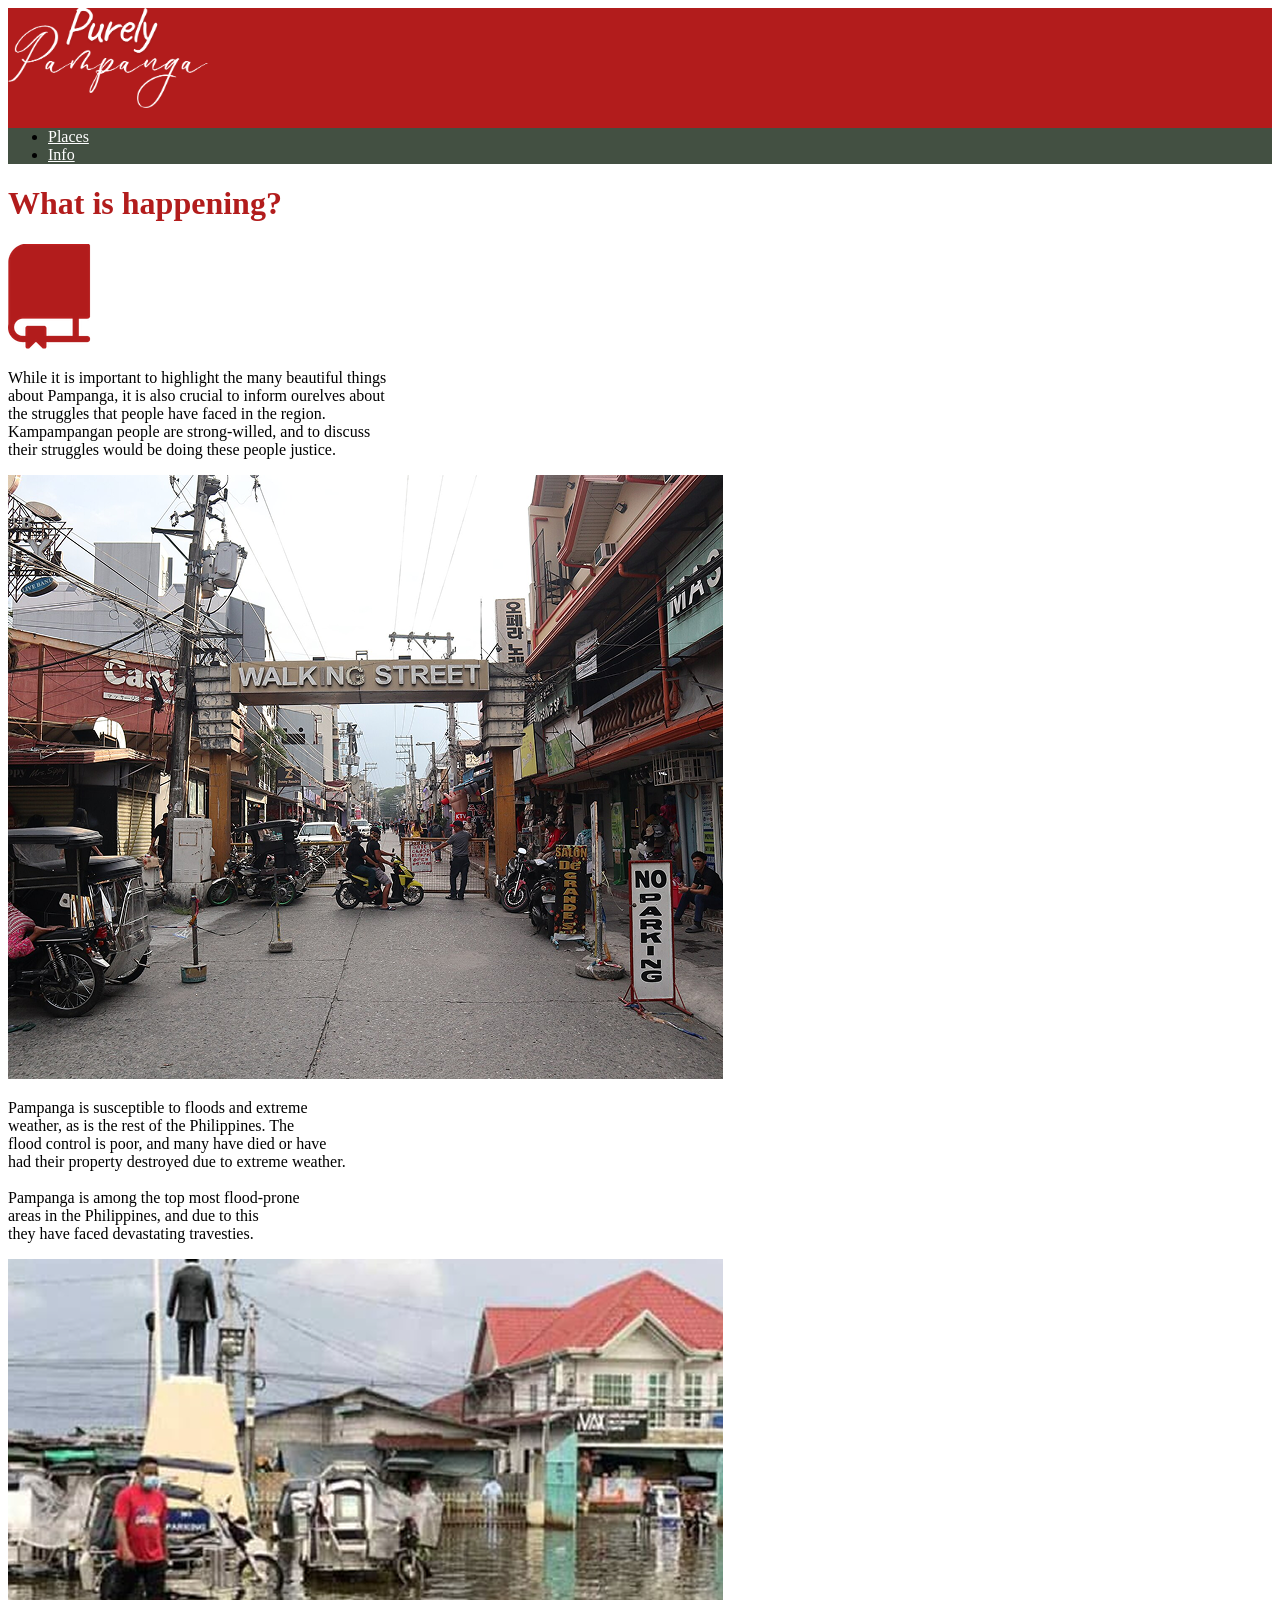
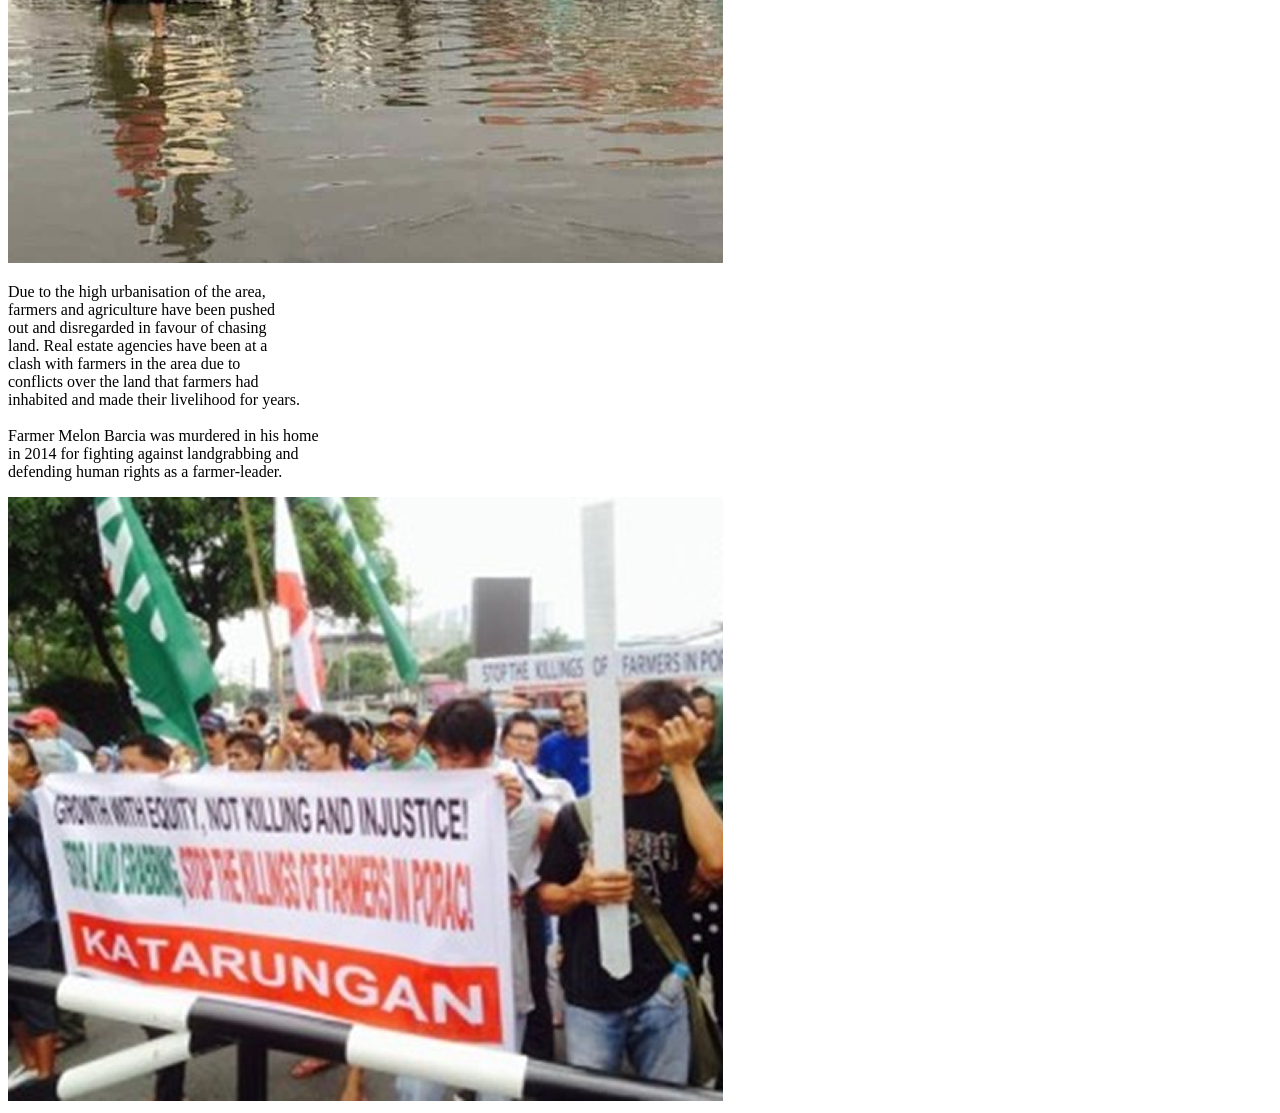
==== Assessment/info.html @ e7dace6a "Add files via upload Finished sprint 1, progress on sprint 2 Added styling, coloured text and image" ====
<!DOCTYPE html>
<html lang="en">
<link rel="stylesheet" href="main.css">
<head>
    <meta charset="UTF-8">
    <meta name="viewport" content="width=device-width, initial-scale=1.0">
    <title>Purely Pampanga</title>
    <link rel="icon" href="images/icon.png">
    <section class="navbar">
        <a id="logo" href="landing.html"  ><img src="images/logo.png" id="icon"></a>
        <div class="navjumps">
            <ul id="navlink">
                <li><a href="places.html" class="white">Places </a></li>
                <!-- <li><a href="people.html">Kampampangans</a></li> -->
                <li><a href="info.html" class="white">Info</a></li>
                <!-- <li><a href="language.html">Language</a></li>-->
            </ul>
        </div>
    </section>
</head>
<body>
    <div>
        <h1>What is happening?</h1> <img src="images/book_icon.png" alt="">
        <p>While it is important to highlight the many beautiful things</br>
            about Pampanga, it is also crucial to inform ourelves about</br>
            the struggles that people have faced in the region.</br>
            Kampampangan people are strong-willed, and to discuss</br>
            their struggles would be doing these people justice.</p>
        <img src="images/img_info_street.png" alt="" >
    </div>
    <div>
        <p>Pampanga is susceptible to floods and extreme</br>
            weather, as is the rest of the Philippines. The</br>
            flood control is poor, and many have died or have</br>
            had their property destroyed due to extreme weather.</br>
            </br>
            Pampanga is among the top most flood-prone</br>
            areas in the Philippines, and due to this</br>
            they have faced devastating travesties.</p>
        <img src="images/img_info_flood.png" alt="" >
    </div>
    <div>
        <p>Due to the high urbanisation of the area,</br>
            farmers and agriculture have been pushed</br>
            out and disregarded in favour of chasing</br>
            land. Real estate agencies have been at a</br>
            clash with farmers in the area due to</br>
            conflicts over the land that farmers had</br>
            inhabited and made their livelihood for years.</br>
            </br>
            Farmer Melon Barcia was murdered in his home</br>
            in 2014 for fighting against landgrabbing and</br>
            defending human rights as a farmer-leader.</p>
        <img src="images/img_info_protest.png" alt="" >
    </div>
</body>
</html>
---- Assessment/main.css ----
body {
    background-color: #fff;
}

h1 {
    color: #B21C1C;
}
.navbar {
    background-color: #B21C1C;
}
.navjumps {
    background-color: #435042;
}
#icon {
    width: 200px ;
}
.landing-grid {
    display: inline-block;
}

.white {
    color: #fff;
}

.church-section {
    background-image: url("images/img_places_church.png");
    color: #fff;
}

.mansion-section {
    background-image: url("images/img_places_mansion.png");
    color: #fff;
}

.gorge-section {
    background-image: url("images/img_places_mountain.png");
    color: #fff;
}
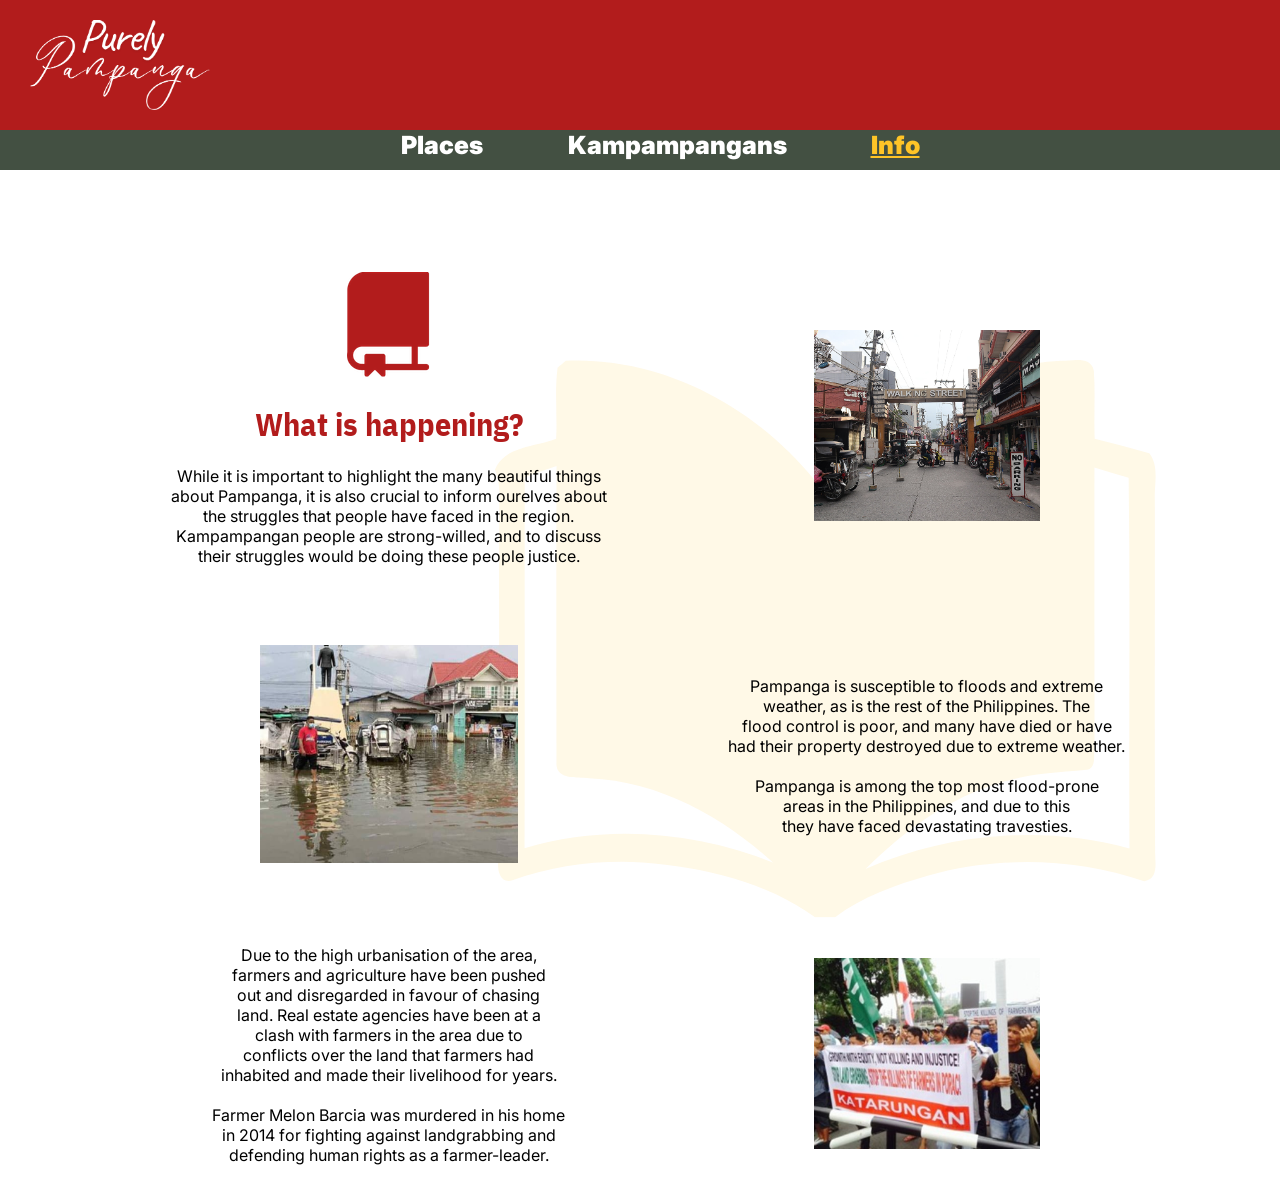
==== commit ea378562: "Add files via upload Sprint 3 - near completion  fixed styling/layout, grid on main page and info " ====
--- a/Assessment/info.html
+++ b/Assessment/info.html
@@ -7,40 +7,39 @@
     <title>Purely Pampanga</title>
     <link rel="icon" href="images/icon.png">
     <section class="navbar">
-        <a id="logo" href="landing.html"  ><img src="images/logo.png" id="icon"></a>
+        <div class="titlebar">
+             <a id="logo" href="index.html"  ><img src="images/logo.png" id="icon"></a>
+        </div>
         <div class="navjumps">
-            <ul id="navlink">
+            <ul class="navlink">
                 <li><a href="places.html" class="white">Places </a></li>
-                <!-- <li><a href="people.html">Kampampangans</a></li> -->
-                <li><a href="info.html" class="white">Info</a></li>
-                <!-- <li><a href="language.html">Language</a></li>-->
+                <li><a href="people.html" class="white">Kampampangans</a></li>
+                <li><a href="info.html" class="highlighted">Info</a></li>
             </ul>
         </div>
     </section>
 </head>
-<body>
-    <div>
-        <h1>What is happening?</h1> <img src="images/book_icon.png" alt="">
+<body id="info">
+    <div class="grid-info">
+        <div class="info-text"><img id="book-icon" src="images/book_icon.png" alt=""><h1>What is happening?</h1>
         <p>While it is important to highlight the many beautiful things</br>
             about Pampanga, it is also crucial to inform ourelves about</br>
             the struggles that people have faced in the region.</br>
             Kampampangan people are strong-willed, and to discuss</br>
-            their struggles would be doing these people justice.</p>
-        <img src="images/img_info_street.png" alt="" >
-    </div>
-    <div>
-        <p>Pampanga is susceptible to floods and extreme</br>
+            their struggles would be doing these people justice.</p> </div>
+        <div><img class="info-image" src="images/img_info_street.png" alt="" ></div>
+
+        <div class="info-text"><img class="info-image" src="images/img_info_flood.png" alt="" ></div>
+        <div><p>Pampanga is susceptible to floods and extreme</br>
             weather, as is the rest of the Philippines. The</br>
             flood control is poor, and many have died or have</br>
             had their property destroyed due to extreme weather.</br>
             </br>
             Pampanga is among the top most flood-prone</br>
             areas in the Philippines, and due to this</br>
-            they have faced devastating travesties.</p>
-        <img src="images/img_info_flood.png" alt="" >
-    </div>
-    <div>
-        <p>Due to the high urbanisation of the area,</br>
+            they have faced devastating travesties.</p></div>
+
+            <div class="info-text"><p>Due to the high urbanisation of the area,</br>
             farmers and agriculture have been pushed</br>
             out and disregarded in favour of chasing</br>
             land. Real estate agencies have been at a</br>
@@ -50,8 +49,8 @@
             </br>
             Farmer Melon Barcia was murdered in his home</br>
             in 2014 for fighting against landgrabbing and</br>
-            defending human rights as a farmer-leader.</p>
-        <img src="images/img_info_protest.png" alt="" >
+            defending human rights as a farmer-leader.</p></div>
+        <div><img class="info-image" src="images/img_info_protest.png" alt="" ></div>
     </div>
 </body>
 </html>
--- a/Assessment/main.css
+++ b/Assessment/main.css
@@ -1,38 +1,247 @@
-body {
-    background-color: #fff;
-}
-
-h1 {
+@import url('https://fonts.googleapis.com/css?family=Inter');
+@import url('https://fonts.googleapis.com/css?family=IBM+Plex+Sans+Condensed');
+
+html, body {
+    margin: 0; padding: 0;
+}
+
+body#landing {
+    background-color: #fff;
+    background-image: url(images/BGsun.png);
+    background-repeat: no-repeat;
+    background-position: 120% 50%;
+}
+
+img {
+    -webkit-user-drag: none;
+    -khtml-user-drag: none;
+    -moz-user-drag: none;
+    -o-user-drag: none;
+    /* user-drag: none; */
+}
+
+img.landing-icon {
+    width: 25%;
+    /*padding-left: 20%*/
+}
+
+h1, h3 {
+    font-family: 'IBM Plex Sans Condensed';
     color: #B21C1C;
-}
-.navbar {
+    font-weight: 2000;
+    text-align: center;
+}
+
+p {
+    font-family: 'Inter';
+    text-align: center;
+}
+
+section.navbar {
     background-color: #B21C1C;
 }
-.navjumps {
+
+div.navjumps {
     background-color: #435042;
-}
-#icon {
-    width: 200px ;
-}
-.landing-grid {
-    display: inline-block;
+    height: 40px;
+    text-align: center;
+    padding: 0;
+    
+
+}
+
+ul.navlink li { 
+    display: inline;
+    font-size: 25px;
+    font-family: 'Inter';
+    padding: 16px 40px;
+}
+
+div.titlebar {
+    display: block;
+}
+
+img#icon {
+    width: 180px ;
+    margin: 20px 0px 0px 30px;
 }
 
 .white {
     color: #fff;
-}
-
-.church-section {
+    font-weight: 1000;
+    text-decoration: none;
+}
+
+.highlighted {
+    color: #FFC427;
+    font-weight: 1000;
+}
+
+body#places {
+    background-color: #fff;
+    background-image: url(images/BGcity.png);
+    background-repeat: no-repeat;
+    background-position: 50% 5%;
+    background-size: 700;
+}
+
+section#place-list {
+    color: white;
+    /* position: absolute; */
+}
+
+img#store-icon {
+    /*padding: 3% 0% 0% 40%;*/
+    width: 70px;
+    margin: 0;
+    position: relative;
+    display: inline;
+}
+
+h1#places-title {
+    display: inline;
+    margin: 2% 0 0 0;
+    padding: 0 0 0 0;
+    position: relative;
+}
+
+div#places-text {
+    text-align: center;
+    margin: 3% 0;
+}
+
+section.location-section {
+    padding: 30px;
+    height: 800px;
+    color: #fff;
+}
+
+section.location-section h2 {
+    font-family: 'IBM Plex Sans Condensed';
+    /* padding: 100px 0px 0px 100px; */
+    padding: 6% 0px 0px 6%;
+    line-height: 100px;
+    font-size: 70px;
+}
+
+section.location-section p {
+    font-family: 'Inter';
+    font-size: 20px;
+    text-align: left;
+    padding-left: 200px;
+
+}
+
+section#church {
     background-image: url("images/img_places_church.png");
-    color: #fff;
-}
-
-.mansion-section {
+    background-size: cover;
+}
+
+section#mansion {
     background-image: url("images/img_places_mansion.png");
-    color: #fff;
-}
-
-.gorge-section {
+    background-size: cover;
+}
+
+section#gorge {
     background-image: url("images/img_places_mountain.png");
-    color: #fff;
+    background-size: cover;
+}
+
+.landing-grid {
+    display: grid;
+    text-align: center; 
+    gap: 2%;
+    grid-template-columns: 300px 300px 300px;
+    /*margin: auto;*/
+}
+div#test {
+    display: flex;
+  justify-content: center;
+  align-items: center;
+  text-align: center;
+}
+/*div.landing-grid ul li {
+    display: inline-block;
+    width: 300px;
+    height: 400px;
+    background-color: #FFFCED;
+    border-style: solid;
+    border-color: #B4B09D;
+    border-width: medium;
+}*/
+
+div.landing-grid div {
+    display: inline-block;
+    width: 300px;
+    height: 400px;
+    background-color: #FFFCED;
+    border-style: solid;
+    border-color: #B4B09D;
+    border-width: medium;
+    text-align: center;
+}
+
+a.button {
+    text-align: center;
+    background-color: #B21C1C;
+    color: white;
+    padding: 20px 34px;
+    text-decoration: none;
+    display: inline-block;
+    font-size: 20px;
+    margin: 4px 2px;
+    cursor: pointer;
+    }
+
+body#info {
+    background-color: #fff;
+    background-image: url(images/BGbook.png);
+    background-repeat: no-repeat;
+    background-position: 80% 60%;
+    background-size: 700;
+}
+
+p  {
+    font-family: 'Inter'
+}
+/*div.info-text {
+    display: inline;
+} */
+
+.grid-info {
+    display: grid;
+    grid-template-columns: auto auto;
+    padding: 8%;
+    align-items: center;
+    row-gap: 8%
+}
+
+img.info-image {
+    width: 45%;
+    height: 100%;
+    padding: 0;
+}
+
+.grid-info div {
+    text-align: center;
+}
+
+body#people {
+    background-color: #fff;
+    background-image: url(images/BGbanner.png);
+    background-size: 120%;
+    background-repeat: no-repeat;
+    background-position: 80% 2%;
+    background-size: 700;
+}
+
+.grid-people {
+    display: grid;
+    grid-template-columns: auto auto;
+    padding: 8%;
+    align-items: center;
+}
+
+img.festival-image {
+    width: 80%
 }
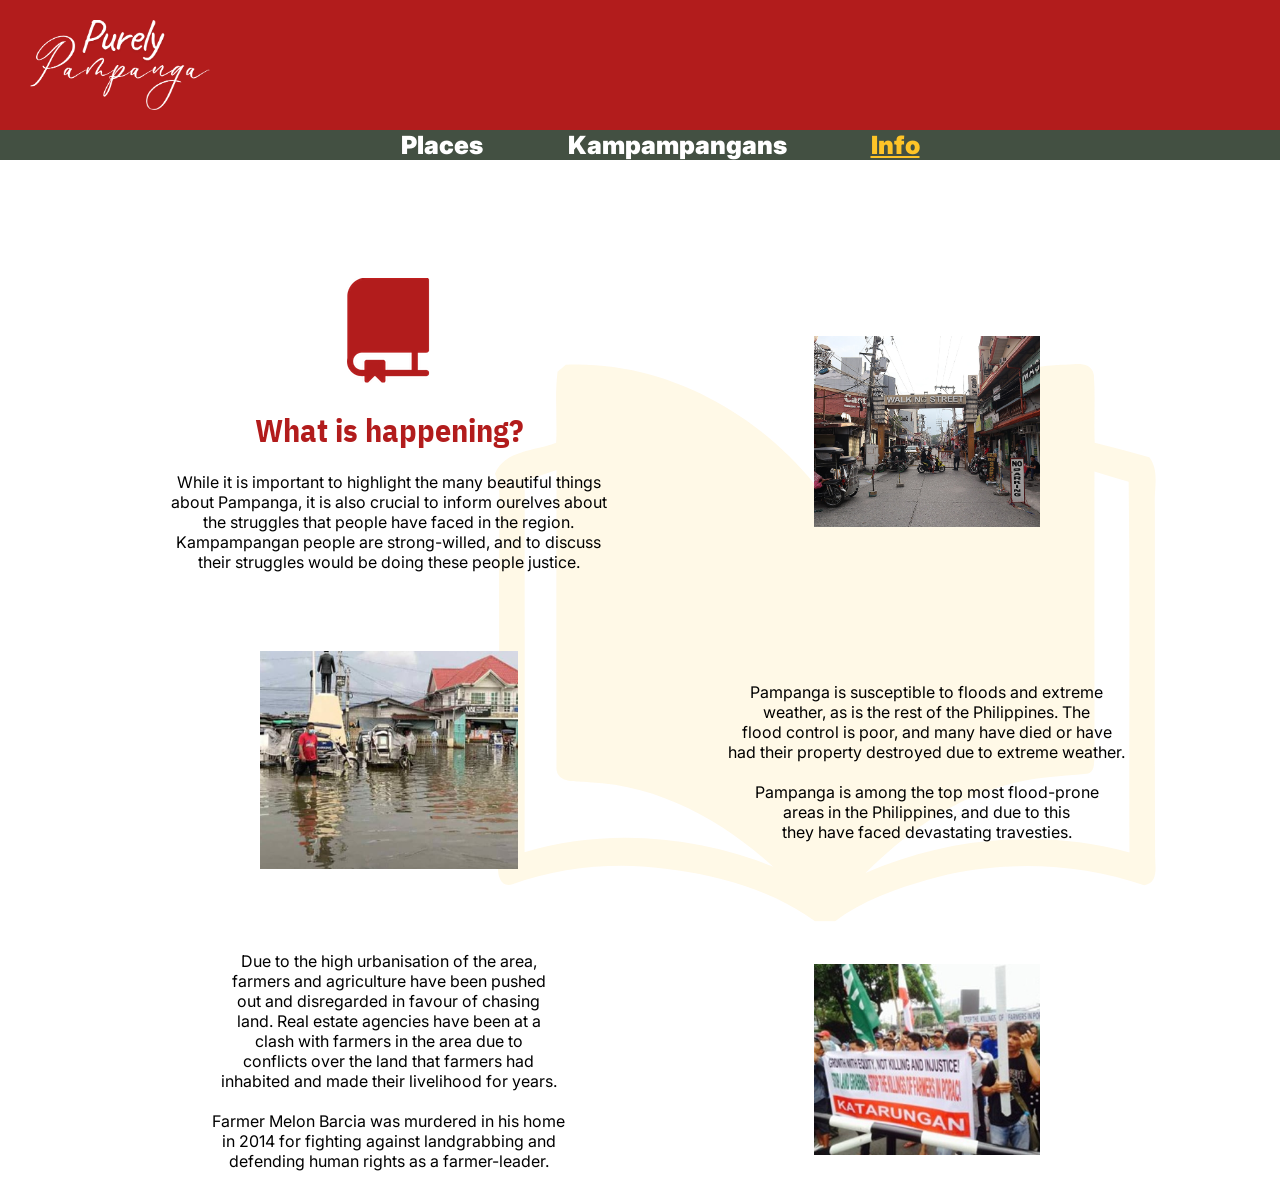
==== commit caad9620: "Add files via upload Added comments" ====
--- a/Assessment/info.html
+++ b/Assessment/info.html
@@ -1,6 +1,7 @@
 <!DOCTYPE html>
 <html lang="en">
 <link rel="stylesheet" href="main.css">
+
 <head>
     <meta charset="UTF-8">
     <meta name="viewport" content="width=device-width, initial-scale=1.0">
@@ -8,28 +9,48 @@
     <link rel="icon" href="images/icon.png">
     <section class="navbar">
         <div class="titlebar">
-             <a id="logo" href="index.html"  ><img src="images/logo.png" id="icon"></a>
+            <a id="logo" href="index.html"><img src="images/logo.png"
+                id="icon" alt=""></a>
         </div>
+
+        <!-- Navigation bar -->
         <div class="navjumps">
             <ul class="navlink">
-                <li><a href="places.html" class="white">Places </a></li>
-                <li><a href="people.html" class="white">Kampampangans</a></li>
-                <li><a href="info.html" class="highlighted">Info</a></li>
+                <li><a href="places.html" class="white">
+                    Places </a></li>
+                <li><a href="people.html" class="white">
+                    Kampampangans</a></li>
+                <li><a href="info.html" class="highlighted">
+                    Info</a></li>
             </ul>
         </div>
     </section>
 </head>
+
+<!-- Main body -->
 <body id="info">
     <div class="grid-info">
-        <div class="info-text"><img id="book-icon" src="images/book_icon.png" alt=""><h1>What is happening?</h1>
+
+        <!-- Introductory paragraph -->
+        <div class="info-text"><img id="book-icon" src="images/book_icon.png"
+             alt=""><h1>What is happening?</h1>
         <p>While it is important to highlight the many beautiful things</br>
             about Pampanga, it is also crucial to inform ourelves about</br>
             the struggles that people have faced in the region.</br>
             Kampampangan people are strong-willed, and to discuss</br>
             their struggles would be doing these people justice.</p> </div>
-        <div><img class="info-image" src="images/img_info_street.png" alt="" ></div>
-
-        <div class="info-text"><img class="info-image" src="images/img_info_flood.png" alt="" ></div>
+        <div><img class="info-image" src="images/img_info_street.png"
+            alt="A photograph of Walking Street, a pedestrian-only street
+            that is famous for it's night life, highlighting how Pampanga
+            also have a taboo and dirty side that contributes to a less ideal
+            reputation. There are loose telephone wires and motorcycles, the
+            cables are a looming hazard for the pedestrians." ></div>
+        
+            <!-- Section on floods in Pampanga -->
+        <div class="info-text"><img class="info-image"
+            src="images/img_info_flood.png" alt="A photograph of a flood
+            devastating a town in Pampanga, the water reaches up to the mid
+            calves of a man in the middle of the photo." ></div>
         <div><p>Pampanga is susceptible to floods and extreme</br>
             weather, as is the rest of the Philippines. The</br>
             flood control is poor, and many have died or have</br>
@@ -38,8 +59,10 @@
             Pampanga is among the top most flood-prone</br>
             areas in the Philippines, and due to this</br>
             they have faced devastating travesties.</p></div>
-
-            <div class="info-text"><p>Due to the high urbanisation of the area,</br>
+            
+            <!-- Section on farmer rights in Pampanga -->
+            <div class="info-text">
+            <p>Due to the high urbanisation of the area,</br>
             farmers and agriculture have been pushed</br>
             out and disregarded in favour of chasing</br>
             land. Real estate agencies have been at a</br>
@@ -50,7 +73,10 @@
             Farmer Melon Barcia was murdered in his home</br>
             in 2014 for fighting against landgrabbing and</br>
             defending human rights as a farmer-leader.</p></div>
-        <div><img class="info-image" src="images/img_info_protest.png" alt="" ></div>
+        <div><img class="info-image" src="images/img_info_protest.png" alt="A
+            photograph of dozens of farmers protesting together. Their signs
+            call for equity and collaboration with the government, instead of
+            killing and injustice." ></div>
     </div>
 </body>
 </html>
--- a/Assessment/main.css
+++ b/Assessment/main.css
@@ -1,15 +1,9 @@
 @import url('https://fonts.googleapis.com/css?family=Inter');
 @import url('https://fonts.googleapis.com/css?family=IBM+Plex+Sans+Condensed');
 
+/* Universal */ 
 html, body {
     margin: 0; padding: 0;
-}
-
-body#landing {
-    background-color: #fff;
-    background-image: url(images/BGsun.png);
-    background-repeat: no-repeat;
-    background-position: 120% 50%;
 }
 
 img {
@@ -17,12 +11,7 @@
     -khtml-user-drag: none;
     -moz-user-drag: none;
     -o-user-drag: none;
-    /* user-drag: none; */
-}
-
-img.landing-icon {
-    width: 25%;
-    /*padding-left: 20%*/
+    user-drag: none;
 }
 
 h1, h3 {
@@ -37,152 +26,51 @@
     text-align: center;
 }
 
-section.navbar {
-    background-color: #B21C1C;
-}
-
-div.navjumps {
-    background-color: #435042;
-    height: 40px;
-    text-align: center;
-    padding: 0;
-    
-
-}
-
-ul.navlink li { 
-    display: inline;
-    font-size: 25px;
-    font-family: 'Inter';
-    padding: 16px 40px;
-}
-
-div.titlebar {
-    display: block;
-}
-
-img#icon {
-    width: 180px ;
-    margin: 20px 0px 0px 30px;
-}
-
-.white {
-    color: #fff;
-    font-weight: 1000;
-    text-decoration: none;
-}
-
-.highlighted {
-    color: #FFC427;
-    font-weight: 1000;
-}
-
-body#places {
-    background-color: #fff;
-    background-image: url(images/BGcity.png);
-    background-repeat: no-repeat;
-    background-position: 50% 5%;
-    background-size: 700;
-}
-
-section#place-list {
-    color: white;
-    /* position: absolute; */
-}
-
-img#store-icon {
-    /*padding: 3% 0% 0% 40%;*/
-    width: 70px;
-    margin: 0;
-    position: relative;
-    display: inline;
-}
-
-h1#places-title {
-    display: inline;
-    margin: 2% 0 0 0;
-    padding: 0 0 0 0;
-    position: relative;
-}
-
-div#places-text {
-    text-align: center;
-    margin: 3% 0;
-}
-
-section.location-section {
-    padding: 30px;
-    height: 800px;
-    color: #fff;
-}
-
-section.location-section h2 {
-    font-family: 'IBM Plex Sans Condensed';
-    /* padding: 100px 0px 0px 100px; */
-    padding: 6% 0px 0px 6%;
-    line-height: 100px;
-    font-size: 70px;
-}
-
-section.location-section p {
-    font-family: 'Inter';
-    font-size: 20px;
-    text-align: left;
-    padding-left: 200px;
-
-}
-
-section#church {
-    background-image: url("images/img_places_church.png");
-    background-size: cover;
-}
-
-section#mansion {
-    background-image: url("images/img_places_mansion.png");
-    background-size: cover;
-}
-
-section#gorge {
-    background-image: url("images/img_places_mountain.png");
-    background-size: cover;
+
+/* Landing page styling */
+body#landing {
+    background-color: #fff;
+    background-image: url(images/BGsun.png);
+    background-repeat: no-repeat;
+    background-position: 120% 50%;
+}
+
+
+img.landing-icon {
+    width: 25%;
 }
 
 .landing-grid {
     display: grid;
     text-align: center; 
     gap: 2%;
-    grid-template-columns: 300px 300px 300px;
-    /*margin: auto;*/
-}
+    /* grid-template-columns: 300px 300px 300px; */
+    grid-template-columns: repeat(3, 1fr);
+    width: 80%;
+}
+
 div#test {
     display: flex;
   justify-content: center;
   align-items: center;
   text-align: center;
 }
-/*div.landing-grid ul li {
+
+
+div.landing-grid div {
     display: inline-block;
-    width: 300px;
-    height: 400px;
+    /* width: 300px; 
+    height: 400px; */
     background-color: #FFFCED;
     border-style: solid;
     border-color: #B4B09D;
     border-width: medium;
-}*/
-
-div.landing-grid div {
-    display: inline-block;
-    width: 300px;
-    height: 400px;
-    background-color: #FFFCED;
-    border-style: solid;
-    border-color: #B4B09D;
-    border-width: medium;
     text-align: center;
 }
 
 a.button {
     text-align: center;
+    font-family: 'Inter';
     background-color: #B21C1C;
     color: white;
     padding: 20px 34px;
@@ -191,8 +79,115 @@
     font-size: 20px;
     margin: 4px 2px;
     cursor: pointer;
-    }
-
+}
+
+
+/* Navigation bar */
+section.navbar {
+    background-color: #B21C1C;
+}
+
+div.navjumps {
+    background-color: #435042;
+    height: 40%;
+    text-align: center;
+    padding: 0;
+    
+
+}
+
+ul.navlink li { 
+    display: inline;
+    font-size: 25px;
+    font-family: 'Inter';
+    padding: 16px 40px;
+}
+
+div.titlebar {
+    display: block;
+}
+
+img#icon {
+    width: 180px ;
+    margin: 20px 0px 0px 30px;
+}
+
+.white {
+    color: #fff;
+    font-weight: 1000;
+    text-decoration: none;
+}
+
+.highlighted {
+    color: #FFC427;
+    font-weight: 1000;
+}
+
+/* 'Places' page */ 
+body#places {
+    background-color: #fff;
+    background-image: url(images/BGcity.png);
+    background-repeat: no-repeat;
+    background-position: 50% 5%;
+    background-size: 700;
+}
+
+section#place-list {
+    color: white;
+}
+
+img#store-icon {
+    width: 70px;
+    margin: 0;
+    position: relative;
+    display: inline;
+}
+
+h1#places-title {
+    display: inline;
+    margin: 2% 0 0 0;
+    padding: 0 0 0 0;
+    position: relative;
+}
+
+div#places-text {
+    text-align: center;
+    margin: 3% 0;
+}
+
+section.location-section {
+    padding: 30px;
+    height: 800px;
+    color: #fff;
+}
+
+section.location-section h2 {
+    font-family: 'IBM Plex Sans Condensed';
+    padding: 6% 0px 0px 6%;
+    line-height: 100px;
+    font-size: 70px;
+}
+
+section.location-section p {
+    font-family: 'Inter';
+    font-size: 20px;
+    text-align: left;
+    padding-left: 200px;
+
+}
+
+section#church {
+    background-image: url("images/img_places_church.png");
+    background-size: cover;
+} section#mansion {
+    background-image: url("images/img_places_mansion.png");
+    background-size: cover;
+} section#gorge {
+    background-image: url("images/img_places_mountain.png");
+    background-size: cover;
+}
+
+/* 'Info' page */ 
 body#info {
     background-color: #fff;
     background-image: url(images/BGbook.png);
@@ -204,9 +199,6 @@
 p  {
     font-family: 'Inter'
 }
-/*div.info-text {
-    display: inline;
-} */
 
 .grid-info {
     display: grid;
@@ -226,6 +218,7 @@
     text-align: center;
 }
 
+/* 'People' page */ 
 body#people {
     background-color: #fff;
     background-image: url(images/BGbanner.png);
